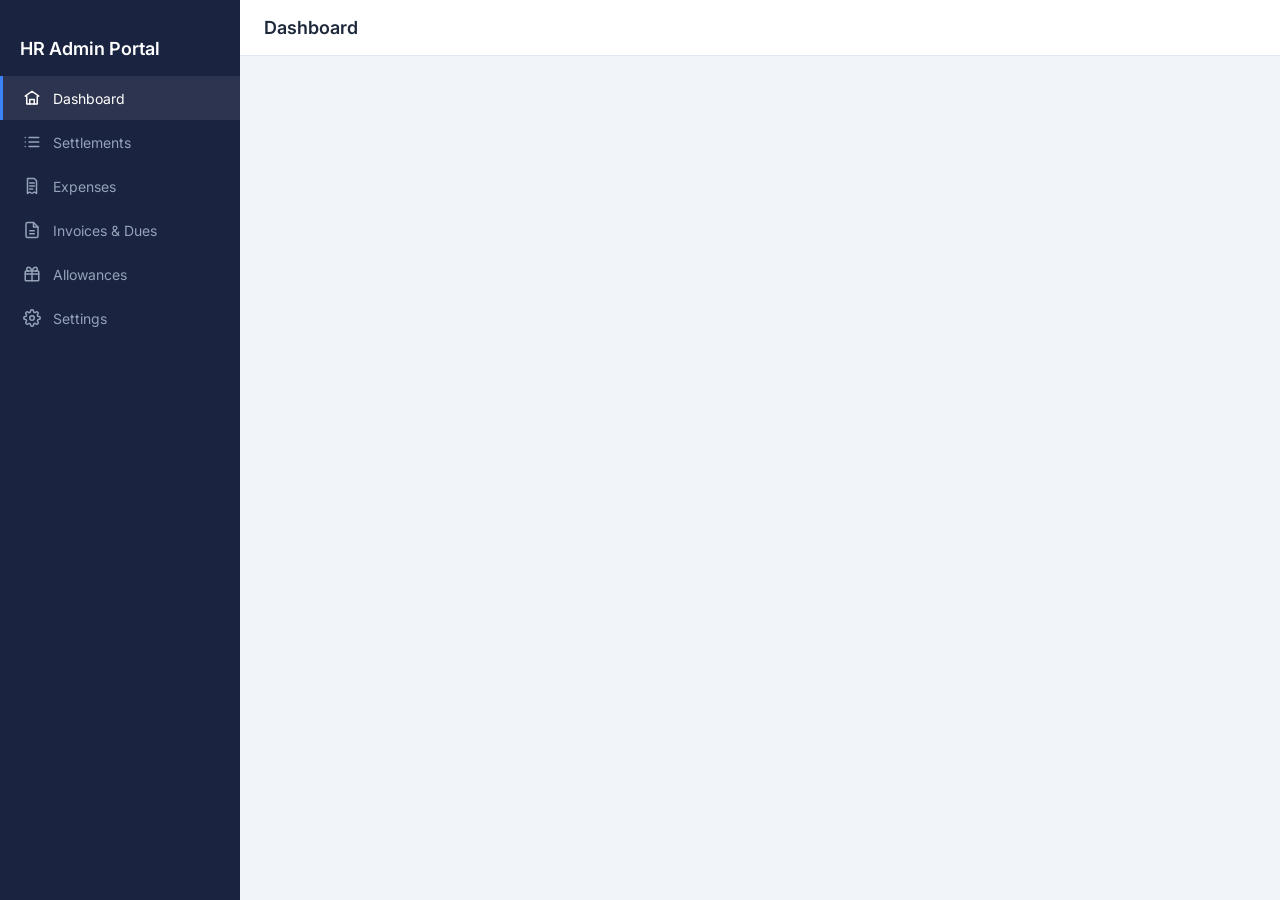
==== index.html @ 360a9242 "Stage-1 Complete" ====
<!DOCTYPE html>
<html lang="en">
<head>
  <meta charset="UTF-8">
  <meta name="viewport" content="width=device-width, initial-scale=1.0">
  <title>Dashboard — HR Admin Portal</title>
  <link rel="preconnect" href="https://fonts.googleapis.com">
  <link rel="preconnect" href="https://fonts.gstatic.com" crossorigin>
  <link href="https://fonts.googleapis.com/css2?family=Inter:wght@400;500;600;700&display=swap" rel="stylesheet">
  <link rel="stylesheet" href="styles.css">
</head>
<body>
  <div class="layout">
    <aside class="sidebar">
      <div class="sidebar-logo">HR Admin Portal</div>
      <nav>
        <a href="index.html" class="nav-item">
          <svg class="nav-icon" viewBox="0 0 24 24" fill="none" stroke="currentColor" stroke-width="2" stroke-linecap="round" stroke-linejoin="round"><path d="M3 9.5 12 3l9 6.5"></path><path d="M5 10v10h14V10"></path><path d="M9 20v-6h6v6"></path></svg>
          <span>Dashboard</span>
        </a>
        <a href="pages/settlements.html" class="nav-item">
          <svg class="nav-icon" viewBox="0 0 24 24" fill="none" stroke="currentColor" stroke-width="2" stroke-linecap="round" stroke-linejoin="round"><path d="M8 6h13"></path><path d="M8 12h13"></path><path d="M8 18h13"></path><path d="M3 6h.01"></path><path d="M3 12h.01"></path><path d="M3 18h.01"></path></svg>
          <span>Settlements</span>
        </a>
        <a href="pages/expenses.html" class="nav-item">
          <svg class="nav-icon" viewBox="0 0 24 24" fill="none" stroke="currentColor" stroke-width="2" stroke-linecap="round" stroke-linejoin="round"><path d="M6 2h9l3 3v17l-3-2-3 2-3-2-3 2V2Z"></path><path d="M9 8h6"></path><path d="M9 12h6"></path><path d="M9 16h4"></path></svg>
          <span>Expenses</span>
        </a>
        <a href="pages/invoices.html" class="nav-item">
          <svg class="nav-icon" viewBox="0 0 24 24" fill="none" stroke="currentColor" stroke-width="2" stroke-linecap="round" stroke-linejoin="round"><path d="M14 2H6a2 2 0 0 0-2 2v16a2 2 0 0 0 2 2h12a2 2 0 0 0 2-2V8Z"></path><path d="M14 2v6h6"></path><path d="M9 13h6"></path><path d="M9 17h6"></path></svg>
          <span>Invoices &amp; Dues</span>
        </a>
        <a href="pages/allowances.html" class="nav-item">
          <svg class="nav-icon" viewBox="0 0 24 24" fill="none" stroke="currentColor" stroke-width="2" stroke-linecap="round" stroke-linejoin="round"><rect x="3" y="8" width="18" height="13" rx="1"></rect><path d="M12 8v13"></path><path d="M3 12h18"></path><path d="M7.5 8a2.5 2.5 0 0 1 0-5C10 3 12 8 12 8s2-5 4.5-5a2.5 2.5 0 0 1 0 5"></path></svg>
          <span>Allowances</span>
        </a>
        <a href="pages/settings.html" class="nav-item">
          <svg class="nav-icon" viewBox="0 0 24 24" fill="none" stroke="currentColor" stroke-width="2" stroke-linecap="round" stroke-linejoin="round"><circle cx="12" cy="12" r="3"></circle><path d="M19.4 15a1.65 1.65 0 0 0 .33 1.82l.06.06a2 2 0 1 1-2.83 2.83l-.06-.06a1.65 1.65 0 0 0-1.82-.33 1.65 1.65 0 0 0-1 1.51V21a2 2 0 1 1-4 0v-.09A1.65 1.65 0 0 0 9 19.4a1.65 1.65 0 0 0-1.82.33l-.06.06a2 2 0 1 1-2.83-2.83l.06-.06a1.65 1.65 0 0 0 .33-1.82 1.65 1.65 0 0 0-1.51-1H3a2 2 0 1 1 0-4h.09A1.65 1.65 0 0 0 4.6 9a1.65 1.65 0 0 0-.33-1.82l-.06-.06a2 2 0 1 1 2.83-2.83l.06.06a1.65 1.65 0 0 0 1.82.33H9a1.65 1.65 0 0 0 1-1.51V3a2 2 0 1 1 4 0v.09a1.65 1.65 0 0 0 1 1.51 1.65 1.65 0 0 0 1.82-.33l.06-.06a2 2 0 1 1 2.83 2.83l-.06.06a1.65 1.65 0 0 0-.33 1.82V9a1.65 1.65 0 0 0 1.51 1H21a2 2 0 1 1 0 4h-.09a1.65 1.65 0 0 0-1.51 1Z"></path></svg>
          <span>Settings</span>
        </a>
      </nav>
    </aside>
    <div class="main">
      <div class="topbar">
        <div class="page-title">Dashboard</div>
      </div>
      <div class="content">
      </div>
    </div>
  </div>

  <div id="modal-container"></div>
  <div id="toast-container"></div>

  <script src="js/data.js"></script>
  <script src="app.js"></script>
</body>
</html>
---- styles.css ----
@import url('https://fonts.googleapis.com/css2?family=Inter:wght@400;500;600;700&display=swap');

:root {
  /* Colors */
  --color-sidebar: #1a2340;
  --color-sidebar-text: #94a3b8;
  --color-accent: #3b82f6;
  --color-bg: #f1f5f9;
  --color-surface: #ffffff;
  --color-text: #1e293b;
  --color-text-muted: #64748b;
  --color-border: #e2e8f0;

  --color-success: #15803d;
  --color-success-bg: #dcfce7;
  --color-warning: #a16207;
  --color-warning-bg: #fef9c3;
  --color-danger: #b91c1c;
  --color-danger-bg: #fee2e2;
  --color-info: #0e7490;
  --color-info-bg: #cffafe;
  --color-neutral: #475569;
  --color-neutral-bg: #f1f5f9;

  /* Radius */
  --radius: 8px;
  --radius-sm: 6px;
  --radius-xs: 4px;

  /* Shadows */
  --shadow-card: 0 1px 3px rgba(0, 0, 0, 0.08), 0 1px 2px rgba(0, 0, 0, 0.06);
}

* {
  box-sizing: border-box;
  margin: 0;
  padding: 0;
}

body {
  font-family: 'Inter', -apple-system, BlinkMacSystemFont, sans-serif;
  background: var(--color-bg);
}

/* Layout */
.layout {
  display: flex;
  flex-direction: row;
  height: 100vh;
}

/* Sidebar */
.sidebar {
  width: 240px;
  height: 100%;
  background: var(--color-sidebar);
  display: flex;
  flex-direction: column;
  padding: 20px 0;
}

.sidebar-logo {
  height: 56px;
  padding: 0 20px;
  display: flex;
  align-items: center;
  color: #ffffff;
  font-size: 18px;
  font-weight: 600;
}

.nav-item {
  display: flex;
  flex-direction: row;
  align-items: center;
  height: 44px;
  padding: 0 20px;
  color: var(--color-sidebar-text);
  text-decoration: none;
  font-size: 14px;
  gap: 12px;
  cursor: pointer;
  border-left: 3px solid transparent;
}

.nav-item:hover {
  background: #232d47;
}

.nav-item.active {
  color: #ffffff;
  border-left: 3px solid var(--color-accent);
  background: rgba(255, 255, 255, 0.08);
}

.nav-icon {
  width: 18px;
  height: 18px;
}

/* Main area */
.main {
  flex: 1;
  display: flex;
  flex-direction: column;
  overflow: hidden;
}

.topbar {
  height: 56px;
  background: var(--color-surface);
  border-bottom: 1px solid var(--color-border);
  display: flex;
  flex-direction: row;
  align-items: center;
  padding: 0 24px;
  justify-content: space-between;
}

.page-title {
  font-size: 18px;
  font-weight: 600;
  color: var(--color-text);
}

.content {
  flex: 1;
  overflow-y: auto;
  padding: 24px;
  background: var(--color-bg);
}

/* Cards */
.card {
  background: var(--color-surface);
  border-radius: var(--radius);
  box-shadow: var(--shadow-card);
  padding: 24px;
}

.summary-grid {
  display: grid;
  grid-template-columns: repeat(4, 1fr);
  gap: 16px;
}

.summary-card {
  background: var(--color-surface);
  border-radius: var(--radius);
  box-shadow: var(--shadow-card);
  padding: 24px;
  border-top: 3px solid var(--color-accent);
  display: flex;
  flex-direction: column;
  gap: 8px;
}

.summary-card-value {
  font-size: 28px;
  font-weight: 700;
  color: var(--color-text);
}

.summary-card-label {
  font-size: 13px;
  color: var(--color-text-muted);
}

.summary-card-count {
  font-size: 13px;
  color: var(--color-text-muted);
}

/* Tables */
.table-wrapper {
  background: var(--color-surface);
  border-radius: var(--radius);
  box-shadow: var(--shadow-card);
  padding: 0;
  overflow: hidden;
}

table {
  width: 100%;
  border-collapse: collapse;
}

thead {
  position: sticky;
  top: 0;
  background: var(--color-bg);
  border-bottom: 2px solid var(--color-border);
}

th {
  font-size: 12px;
  font-weight: 600;
  text-transform: uppercase;
  letter-spacing: 0.05em;
  color: var(--color-text-muted);
  padding: 12px 16px;
  text-align: left;
  cursor: pointer;
  user-select: none;
}

th:hover {
  color: var(--color-text);
}

th.sort-asc::after {
  content: '\2191';
  margin-left: 4px;
  color: var(--color-accent);
}

th.sort-desc::after {
  content: '\2193';
  margin-left: 4px;
  color: var(--color-accent);
}

td {
  font-size: 14px;
  color: var(--color-text);
  padding: 12px 16px;
  border-bottom: 1px solid var(--color-border);
}

tr:nth-child(even) {
  background: #f8fafc;
}

tr:hover {
  background: #eff6ff;
  cursor: pointer;
}

/* Filter bar */
.filter-bar {
  display: flex;
  flex-direction: row;
  gap: 12px;
  margin-bottom: 16px;
  align-items: center;
  flex-wrap: wrap;
}

.search-input {
  flex: 1;
  min-width: 200px;
  height: 36px;
  border: 1px solid var(--color-border);
  border-radius: var(--radius-sm);
  padding: 0 12px;
  font-size: 14px;
  outline: none;
}

.search-input:focus {
  border-color: var(--color-accent);
}

.filter-select {
  height: 36px;
  border: 1px solid var(--color-border);
  border-radius: var(--radius-sm);
  padding: 0 10px;
  font-size: 14px;
  background: var(--color-surface);
  outline: none;
}

.filter-select:focus {
  border-color: var(--color-accent);
}

.record-count {
  font-size: 13px;
  color: var(--color-text-muted);
  margin-left: auto;
}

/* Badges */
.badge {
  display: inline-flex;
  border-radius: var(--radius-xs);
  padding: 4px 10px;
  font-size: 12px;
  font-weight: 500;
}

.badge-success {
  background: var(--color-success-bg);
  color: var(--color-success);
}

.badge-warning {
  background: var(--color-warning-bg);
  color: var(--color-warning);
}

.badge-danger {
  background: var(--color-danger-bg);
  color: var(--color-danger);
}

.badge-info {
  background: var(--color-info-bg);
  color: var(--color-info);
}

.badge-neutral {
  background: var(--color-neutral-bg);
  color: var(--color-neutral);
}

/* Buttons */
.btn-primary {
  height: 36px;
  padding: 0 16px;
  border: none;
  border-radius: var(--radius-sm);
  background: var(--color-accent);
  color: #ffffff;
  font-size: 14px;
  font-weight: 500;
  cursor: pointer;
}

.btn-primary:hover {
  background: #2563eb;
}

.btn-secondary {
  height: 36px;
  padding: 0 16px;
  border: 1px solid var(--color-border);
  border-radius: var(--radius-sm);
  background: var(--color-surface);
  color: var(--color-text);
  font-size: 14px;
  font-weight: 500;
  cursor: pointer;
}

.btn-secondary:hover {
  background: var(--color-bg);
}

/* Empty state */
.empty-state {
  text-align: center;
  padding: 48px;
  color: var(--color-text-muted);
}

/* Modal */
.modal-overlay {
  position: fixed;
  inset: 0;
  background: rgba(0, 0, 0, 0.5);
  z-index: 1000;
  display: flex;
  align-items: center;
  justify-content: center;
}

.modal {
  background: var(--color-surface);
  border-radius: var(--radius);
  max-width: 560px;
  width: 90vw;
  max-height: 90vh;
  overflow-y: auto;
  padding: 24px;
  display: flex;
  flex-direction: column;
  gap: 16px;
}

.modal-header {
  display: flex;
  flex-direction: row;
  justify-content: space-between;
  align-items: center;
}

.modal-title {
  font-size: 18px;
  font-weight: 600;
}

/* Forms */
.form-group {
  display: flex;
  flex-direction: column;
  gap: 6px;
}

.form-group label {
  font-size: 13px;
  font-weight: 500;
  color: var(--color-text-muted);
}

.form-group input,
.form-group select,
.form-group textarea {
  width: 100%;
  border: 1px solid var(--color-border);
  border-radius: var(--radius-sm);
  padding: 8px 12px;
  font-size: 14px;
  outline: none;
  font-family: inherit;
}

.form-group input:focus,
.form-group select:focus,
.form-group textarea:focus {
  border-color: var(--color-accent);
}

/* Backup warning */
.backup-warning {
  background: #fef9c3;
  border: 1px solid #fde047;
  padding: 12px 20px;
  border-radius: var(--radius);
  font-size: 14px;
  display: flex;
  flex-direction: row;
  align-items: center;
  gap: 8px;
}

/* Danger zone */
.danger-zone {
  border: 1px solid var(--color-danger);
  border-radius: var(--radius);
  padding: 20px;
}
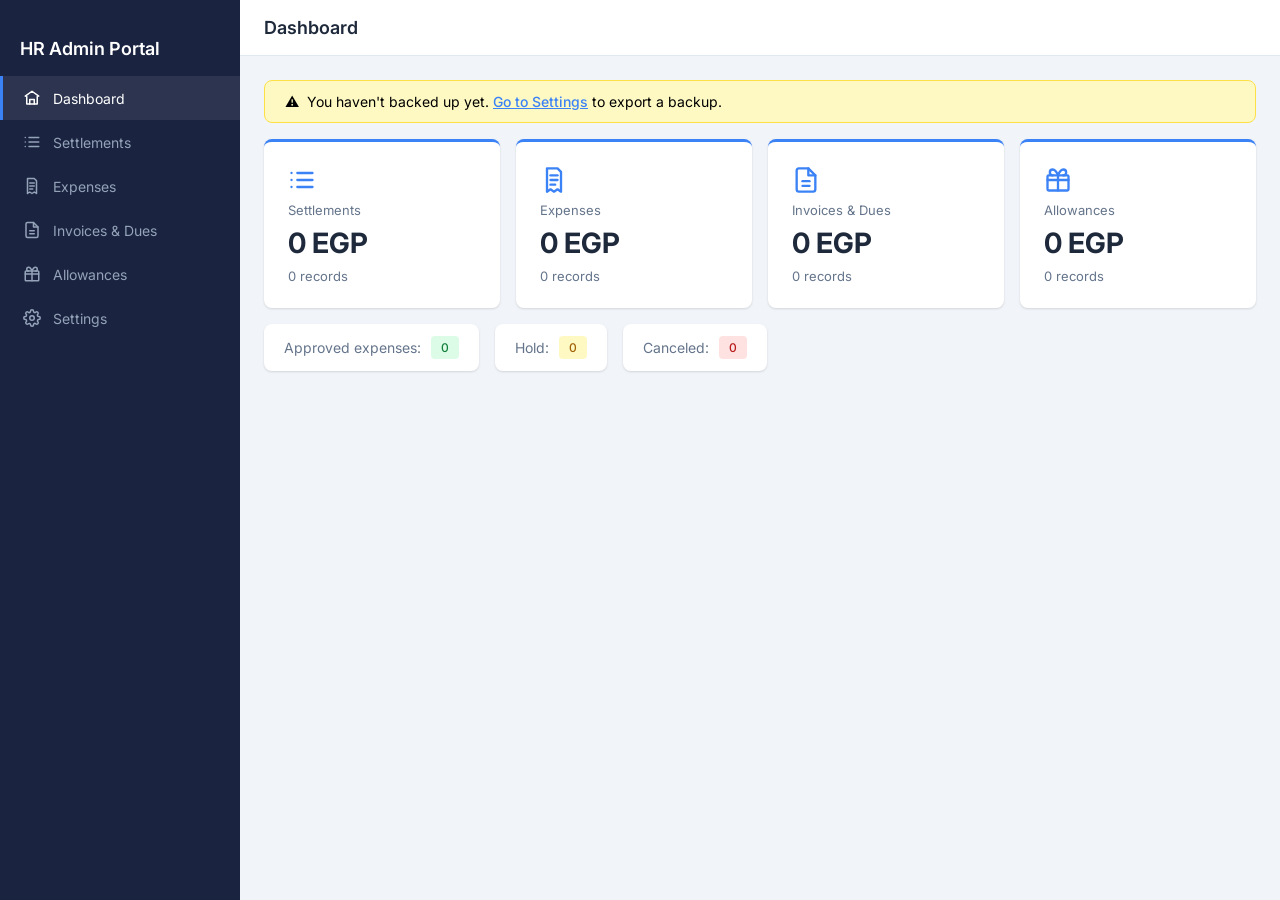
==== commit bfd0420b: "stage 2- 6 complete" ====
--- a/index.html
+++ b/index.html
@@ -45,6 +45,9 @@
         <div class="page-title">Dashboard</div>
       </div>
       <div class="content">
+        <div id="backup-banner"></div>
+        <div class="summary-grid" id="summary-grid"></div>
+        <div class="quick-stats-row" id="quick-stats"></div>
       </div>
     </div>
   </div>
--- a/styles.css
+++ b/styles.css
@@ -153,6 +153,18 @@
   display: flex;
   flex-direction: column;
   gap: 8px;
+  text-decoration: none;
+  color: inherit;
+}
+
+.summary-card:hover {
+  box-shadow: 0 4px 12px rgba(0, 0, 0, 0.12);
+}
+
+.summary-card-icon {
+  width: 28px;
+  height: 28px;
+  color: var(--color-accent);
 }
 
 .summary-card-value {
@@ -433,6 +445,130 @@
   flex-direction: row;
   align-items: center;
   gap: 8px;
+  margin-bottom: 16px;
+}
+
+.backup-warning a {
+  color: var(--color-accent);
+  font-weight: 500;
+}
+
+/* Quick stats */
+.quick-stats-row {
+  display: flex;
+  flex-direction: row;
+  gap: 16px;
+  margin-top: 16px;
+  flex-wrap: wrap;
+}
+
+.quick-stat {
+  background: var(--color-surface);
+  border-radius: var(--radius);
+  box-shadow: var(--shadow-card);
+  padding: 12px 20px;
+  display: flex;
+  flex-direction: row;
+  align-items: center;
+  gap: 10px;
+  font-size: 14px;
+  color: var(--color-text-muted);
+}
+
+/* Toasts */
+#toast-container {
+  position: fixed;
+  bottom: 24px;
+  right: 24px;
+  display: flex;
+  flex-direction: column;
+  gap: 8px;
+  z-index: 2000;
+}
+
+.toast {
+  padding: 12px 20px;
+  border-radius: var(--radius-sm);
+  box-shadow: var(--shadow-card);
+  font-size: 14px;
+  color: #ffffff;
+  background: var(--color-text);
+}
+
+.toast-success {
+  background: var(--color-success);
+}
+
+.toast-danger {
+  background: var(--color-danger);
+}
+
+/* Table meta row */
+.table-meta-row {
+  display: flex;
+  margin-bottom: 12px;
+}
+
+/* Workflow timeline */
+.timeline {
+  display: flex;
+  flex-direction: row;
+  margin-bottom: 20px;
+}
+
+.timeline-step {
+  flex: 1;
+  position: relative;
+  display: flex;
+  flex-direction: column;
+  align-items: center;
+  text-align: center;
+  gap: 4px;
+}
+
+.timeline-line {
+  position: absolute;
+  top: 6px;
+  left: -50%;
+  width: 100%;
+  height: 2px;
+  background: var(--color-border);
+  z-index: 0;
+}
+
+.timeline-step:first-child .timeline-line {
+  display: none;
+}
+
+.timeline-step.done .timeline-line {
+  background: var(--color-accent);
+}
+
+.timeline-dot {
+  width: 14px;
+  height: 14px;
+  border-radius: 50%;
+  background: var(--color-border);
+  z-index: 1;
+}
+
+.timeline-step.done .timeline-dot {
+  background: var(--color-accent);
+}
+
+.timeline-label {
+  font-size: 12px;
+  font-weight: 500;
+  color: var(--color-text);
+}
+
+.timeline-date {
+  font-size: 11px;
+  color: var(--color-text-muted);
+}
+
+.timeline-step.pending .timeline-label {
+  color: var(--color-text-muted);
 }
 
 /* Danger zone */
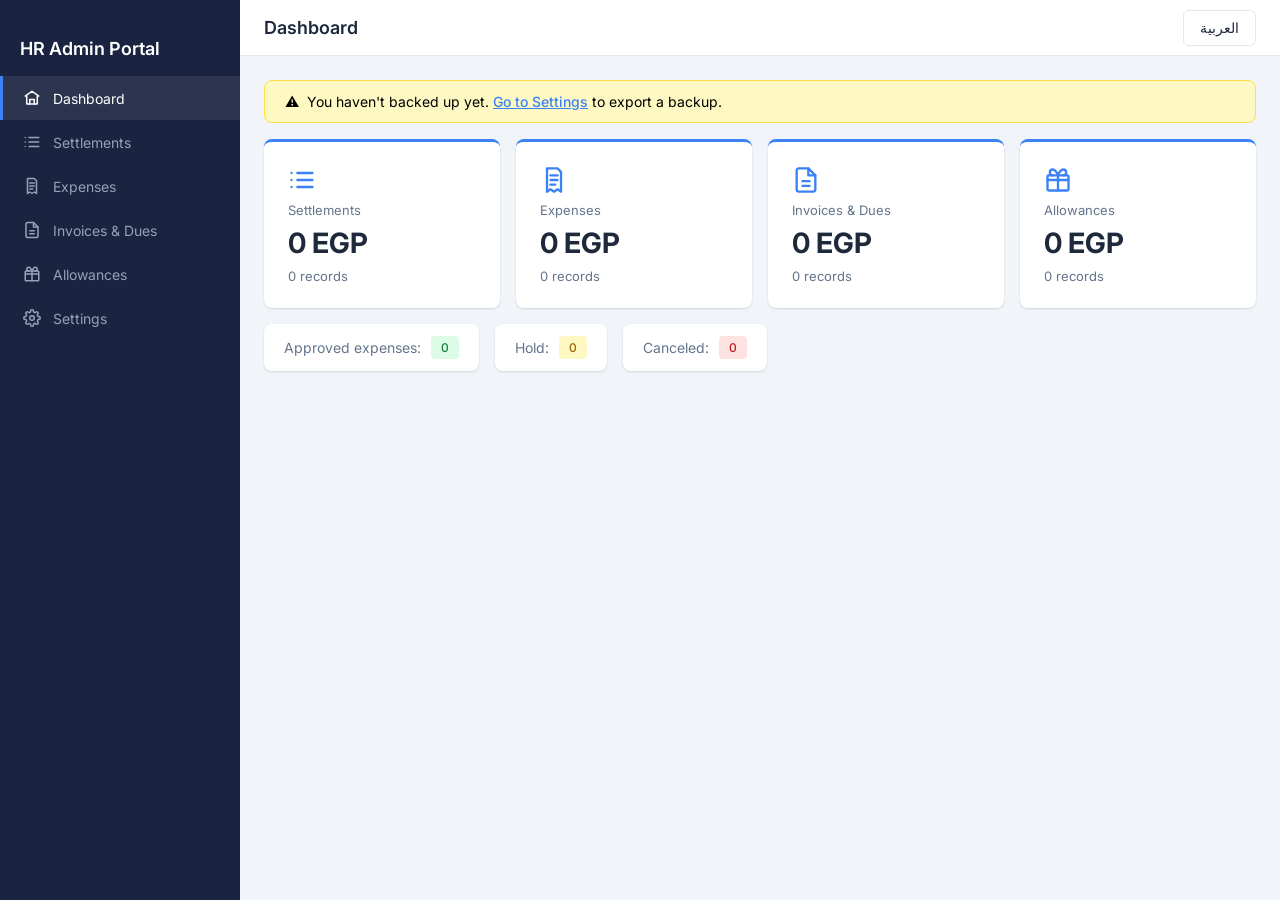
==== commit 5ff0dfc8: "arabic" ====
--- a/index.html
+++ b/index.html
@@ -16,33 +16,34 @@
       <nav>
         <a href="index.html" class="nav-item">
           <svg class="nav-icon" viewBox="0 0 24 24" fill="none" stroke="currentColor" stroke-width="2" stroke-linecap="round" stroke-linejoin="round"><path d="M3 9.5 12 3l9 6.5"></path><path d="M5 10v10h14V10"></path><path d="M9 20v-6h6v6"></path></svg>
-          <span>Dashboard</span>
+          <span data-i18n="nav.dashboard">Dashboard</span>
         </a>
         <a href="pages/settlements.html" class="nav-item">
           <svg class="nav-icon" viewBox="0 0 24 24" fill="none" stroke="currentColor" stroke-width="2" stroke-linecap="round" stroke-linejoin="round"><path d="M8 6h13"></path><path d="M8 12h13"></path><path d="M8 18h13"></path><path d="M3 6h.01"></path><path d="M3 12h.01"></path><path d="M3 18h.01"></path></svg>
-          <span>Settlements</span>
+          <span data-i18n="nav.settlements">Settlements</span>
         </a>
         <a href="pages/expenses.html" class="nav-item">
           <svg class="nav-icon" viewBox="0 0 24 24" fill="none" stroke="currentColor" stroke-width="2" stroke-linecap="round" stroke-linejoin="round"><path d="M6 2h9l3 3v17l-3-2-3 2-3-2-3 2V2Z"></path><path d="M9 8h6"></path><path d="M9 12h6"></path><path d="M9 16h4"></path></svg>
-          <span>Expenses</span>
+          <span data-i18n="nav.expenses">Expenses</span>
         </a>
         <a href="pages/invoices.html" class="nav-item">
           <svg class="nav-icon" viewBox="0 0 24 24" fill="none" stroke="currentColor" stroke-width="2" stroke-linecap="round" stroke-linejoin="round"><path d="M14 2H6a2 2 0 0 0-2 2v16a2 2 0 0 0 2 2h12a2 2 0 0 0 2-2V8Z"></path><path d="M14 2v6h6"></path><path d="M9 13h6"></path><path d="M9 17h6"></path></svg>
-          <span>Invoices &amp; Dues</span>
+          <span data-i18n="nav.invoices">Invoices &amp; Dues</span>
         </a>
         <a href="pages/allowances.html" class="nav-item">
           <svg class="nav-icon" viewBox="0 0 24 24" fill="none" stroke="currentColor" stroke-width="2" stroke-linecap="round" stroke-linejoin="round"><rect x="3" y="8" width="18" height="13" rx="1"></rect><path d="M12 8v13"></path><path d="M3 12h18"></path><path d="M7.5 8a2.5 2.5 0 0 1 0-5C10 3 12 8 12 8s2-5 4.5-5a2.5 2.5 0 0 1 0 5"></path></svg>
-          <span>Allowances</span>
+          <span data-i18n="nav.allowances">Allowances</span>
         </a>
         <a href="pages/settings.html" class="nav-item">
           <svg class="nav-icon" viewBox="0 0 24 24" fill="none" stroke="currentColor" stroke-width="2" stroke-linecap="round" stroke-linejoin="round"><circle cx="12" cy="12" r="3"></circle><path d="M19.4 15a1.65 1.65 0 0 0 .33 1.82l.06.06a2 2 0 1 1-2.83 2.83l-.06-.06a1.65 1.65 0 0 0-1.82-.33 1.65 1.65 0 0 0-1 1.51V21a2 2 0 1 1-4 0v-.09A1.65 1.65 0 0 0 9 19.4a1.65 1.65 0 0 0-1.82.33l-.06.06a2 2 0 1 1-2.83-2.83l.06-.06a1.65 1.65 0 0 0 .33-1.82 1.65 1.65 0 0 0-1.51-1H3a2 2 0 1 1 0-4h.09A1.65 1.65 0 0 0 4.6 9a1.65 1.65 0 0 0-.33-1.82l-.06-.06a2 2 0 1 1 2.83-2.83l.06.06a1.65 1.65 0 0 0 1.82.33H9a1.65 1.65 0 0 0 1-1.51V3a2 2 0 1 1 4 0v.09a1.65 1.65 0 0 0 1 1.51 1.65 1.65 0 0 0 1.82-.33l.06-.06a2 2 0 1 1 2.83 2.83l-.06.06a1.65 1.65 0 0 0-.33 1.82V9a1.65 1.65 0 0 0 1.51 1H21a2 2 0 1 1 0 4h-.09a1.65 1.65 0 0 0-1.51 1Z"></path></svg>
-          <span>Settings</span>
+          <span data-i18n="nav.settings">Settings</span>
         </a>
       </nav>
     </aside>
     <div class="main">
       <div class="topbar">
-        <div class="page-title">Dashboard</div>
+        <div class="page-title" data-i18n="nav.dashboard">Dashboard</div>
+        <button type="button" class="btn-secondary lang-toggle-btn" id="lang-toggle-btn">العربية</button>
       </div>
       <div class="content">
         <div id="backup-banner"></div>
@@ -56,6 +57,7 @@
   <div id="toast-container"></div>
 
   <script src="js/data.js"></script>
+  <script src="js/i18n.js"></script>
   <script src="app.js"></script>
 </body>
 </html>
--- a/styles.css
+++ b/styles.css
@@ -80,7 +80,7 @@
   font-size: 14px;
   gap: 12px;
   cursor: pointer;
-  border-left: 3px solid transparent;
+  border-inline-start: 3px solid transparent;
 }
 
 .nav-item:hover {
@@ -89,7 +89,7 @@
 
 .nav-item.active {
   color: #ffffff;
-  border-left: 3px solid var(--color-accent);
+  border-inline-start: 3px solid var(--color-accent);
   background: rgba(255, 255, 255, 0.08);
 }
 
@@ -121,6 +121,10 @@
   font-size: 18px;
   font-weight: 600;
   color: var(--color-text);
+}
+
+.lang-toggle-btn {
+  min-width: 64px;
 }
 
 .content {
@@ -189,7 +193,14 @@
   border-radius: var(--radius);
   box-shadow: var(--shadow-card);
   padding: 0;
+  overflow-x: auto;
+}
+
+.cell-truncate {
+  max-width: 220px;
   overflow: hidden;
+  text-overflow: ellipsis;
+  white-space: nowrap;
 }
 
 table {
@@ -211,7 +222,7 @@
   letter-spacing: 0.05em;
   color: var(--color-text-muted);
   padding: 12px 16px;
-  text-align: left;
+  text-align: start;
   cursor: pointer;
   user-select: none;
 }
@@ -222,13 +233,13 @@
 
 th.sort-asc::after {
   content: '\2191';
-  margin-left: 4px;
+  margin-inline-start: 4px;
   color: var(--color-accent);
 }
 
 th.sort-desc::after {
   content: '\2193';
-  margin-left: 4px;
+  margin-inline-start: 4px;
   color: var(--color-accent);
 }
 
@@ -290,7 +301,7 @@
 .record-count {
   font-size: 13px;
   color: var(--color-text-muted);
-  margin-left: auto;
+  margin-inline-start: auto;
 }
 
 /* Badges */
@@ -403,6 +414,22 @@
   font-weight: 600;
 }
 
+.modal-close {
+  background: none;
+  border: none;
+  font-size: 24px;
+  line-height: 1;
+  color: var(--color-text-muted);
+  cursor: pointer;
+  padding: 4px 10px;
+  border-radius: var(--radius-sm);
+}
+
+.modal-close:hover {
+  background: var(--color-bg);
+  color: var(--color-text);
+}
+
 /* Forms */
 .form-group {
   display: flex;
@@ -432,6 +459,17 @@
 .form-group select:focus,
 .form-group textarea:focus {
   border-color: var(--color-accent);
+}
+
+.form-group.has-error input,
+.form-group.has-error select,
+.form-group.has-error textarea {
+  border-color: var(--color-danger);
+}
+
+.form-error {
+  font-size: 12px;
+  color: var(--color-danger);
 }
 
 /* Backup warning */
@@ -479,7 +517,7 @@
 #toast-container {
   position: fixed;
   bottom: 24px;
-  right: 24px;
+  inset-inline-end: 24px;
   display: flex;
   flex-direction: column;
   gap: 8px;
@@ -577,3 +615,147 @@
   border-radius: var(--radius);
   padding: 20px;
 }
+
+/* Settings page */
+.settings-section {
+  margin-bottom: 24px;
+}
+
+.card-title {
+  font-size: 16px;
+  font-weight: 600;
+  color: var(--color-text);
+  margin-bottom: 6px;
+}
+
+.card-description {
+  font-size: 14px;
+  color: var(--color-text-muted);
+  margin-bottom: 16px;
+  white-space: pre-line;
+}
+
+.hidden {
+  display: none;
+}
+
+.last-backup-text {
+  font-size: 14px;
+  color: var(--color-text-muted);
+  margin-bottom: 16px;
+}
+
+.drop-zone {
+  border: 2px dashed var(--color-border);
+  border-radius: var(--radius);
+  padding: 32px;
+  text-align: center;
+  color: var(--color-text-muted);
+  font-size: 14px;
+  cursor: pointer;
+  transition: border-color 0.15s, background 0.15s;
+}
+
+.drop-zone:hover,
+.drop-zone.drag-over {
+  border-color: var(--color-accent);
+  background: #eff6ff;
+}
+
+.file-selected-row {
+  display: flex;
+  flex-direction: row;
+  align-items: center;
+  gap: 12px;
+  margin-top: 16px;
+}
+
+.file-selected-name {
+  font-size: 14px;
+  color: var(--color-text);
+  flex: 1;
+}
+
+.data-overview-table tr.total-row td {
+  font-weight: 600;
+  border-top: 2px solid var(--color-border);
+}
+
+/* Manage Lists (Settings page) */
+.list-manager-container {
+  display: flex;
+  flex-direction: column;
+  gap: 20px;
+}
+
+.list-manager-group {
+  border: 1px solid var(--color-border);
+  border-radius: var(--radius-sm);
+  padding: 16px;
+}
+
+.list-manager-title {
+  font-size: 14px;
+  font-weight: 600;
+  color: var(--color-text);
+  margin-bottom: 10px;
+}
+
+.list-manager-items {
+  display: flex;
+  flex-wrap: wrap;
+  gap: 8px;
+  margin-bottom: 12px;
+}
+
+.list-manager-item {
+  display: flex;
+  align-items: center;
+  gap: 6px;
+  background: var(--color-bg);
+  border: 1px solid var(--color-border);
+  border-radius: var(--radius-xs);
+  padding: 4px 8px;
+  font-size: 13px;
+  color: var(--color-text);
+}
+
+.list-item-remove {
+  background: none;
+  border: none;
+  color: var(--color-text-muted);
+  font-size: 16px;
+  line-height: 1;
+  cursor: pointer;
+  padding: 2px 6px;
+  border-radius: var(--radius-xs);
+}
+
+.list-item-remove:hover {
+  background: var(--color-danger-bg);
+  color: var(--color-danger);
+}
+
+.list-manager-empty {
+  font-size: 13px;
+  color: var(--color-text-muted);
+}
+
+.list-manager-add-row {
+  display: flex;
+  gap: 8px;
+}
+
+.list-manager-add-row input {
+  flex: 1;
+  height: 36px;
+  border: 1px solid var(--color-border);
+  border-radius: var(--radius-sm);
+  padding: 0 12px;
+  font-size: 14px;
+  outline: none;
+}
+
+.list-manager-add-row input:focus {
+  border-color: var(--color-accent);
+}
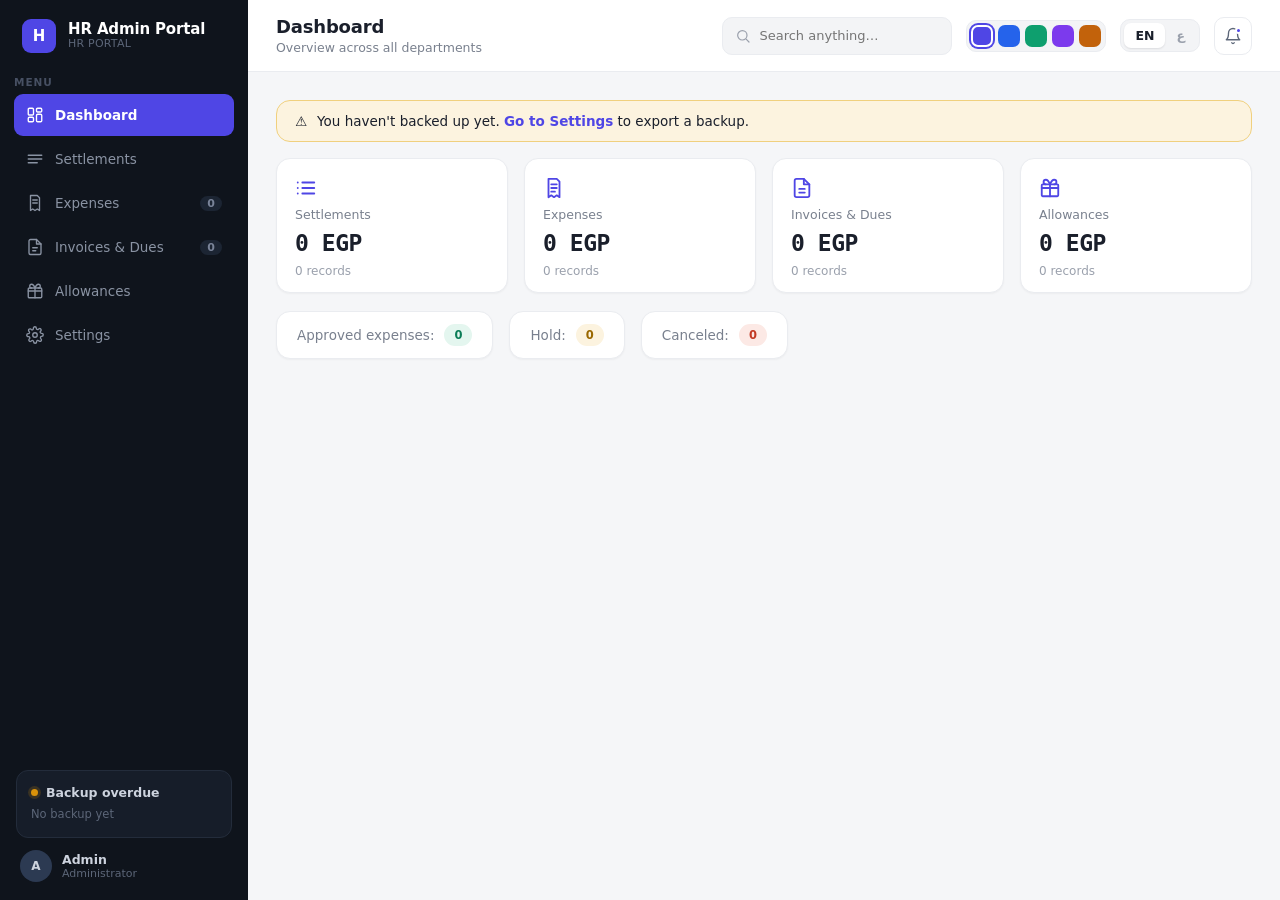
==== commit e92c6f95: "new design" ====
--- a/index.html
+++ b/index.html
@@ -6,49 +6,146 @@
   <title>Dashboard — HR Admin Portal</title>
   <link rel="preconnect" href="https://fonts.googleapis.com">
   <link rel="preconnect" href="https://fonts.gstatic.com" crossorigin>
-  <link href="https://fonts.googleapis.com/css2?family=Inter:wght@400;500;600;700&display=swap" rel="stylesheet">
+  <link href="https://fonts.googleapis.com/css2?family=IBM+Plex+Sans:wght@400;500;600;700&family=IBM+Plex+Sans+Arabic:wght@400;500;600;700&family=IBM+Plex+Mono:wght@400;500;600&display=swap" rel="stylesheet">
   <link rel="stylesheet" href="styles.css">
 </head>
 <body>
   <div class="layout">
     <aside class="sidebar">
-      <div class="sidebar-logo">HR Admin Portal</div>
-      <nav>
+      <div class="sidebar-logo">
+        <div class="sidebar-logo-mark">H</div>
+        <div class="sidebar-logo-text">
+          <span class="sidebar-logo-name" data-i18n="app.name">HR Admin Portal</span>
+          <span class="sidebar-logo-sub" data-i18n="sidebar.subLabel">HR PORTAL</span>
+        </div>
+      </div>
+
+      <div class="sidebar-section-label" data-i18n="sidebar.menuLabel">Menu</div>
+
+      <nav class="sidebar-nav">
         <a href="index.html" class="nav-item">
-          <svg class="nav-icon" viewBox="0 0 24 24" fill="none" stroke="currentColor" stroke-width="2" stroke-linecap="round" stroke-linejoin="round"><path d="M3 9.5 12 3l9 6.5"></path><path d="M5 10v10h14V10"></path><path d="M9 20v-6h6v6"></path></svg>
+          <span class="nav-icon">
+            <svg viewBox="0 0 24 24" fill="none" stroke="currentColor" stroke-width="1.8" stroke-linecap="round" stroke-linejoin="round" width="18" height="18">
+              <rect x="3" y="3" width="7" height="9" rx="1.5"/><rect x="14" y="3" width="7" height="5" rx="1.5"/>
+              <rect x="14" y="11" width="7" height="10" rx="1.5"/><rect x="3" y="15" width="7" height="6" rx="1.5"/>
+            </svg>
+          </span>
           <span data-i18n="nav.dashboard">Dashboard</span>
         </a>
+
         <a href="pages/settlements.html" class="nav-item">
-          <svg class="nav-icon" viewBox="0 0 24 24" fill="none" stroke="currentColor" stroke-width="2" stroke-linecap="round" stroke-linejoin="round"><path d="M8 6h13"></path><path d="M8 12h13"></path><path d="M8 18h13"></path><path d="M3 6h.01"></path><path d="M3 12h.01"></path><path d="M3 18h.01"></path></svg>
+          <span class="nav-icon">
+            <svg viewBox="0 0 24 24" fill="none" stroke="currentColor" stroke-width="1.8" stroke-linecap="round" stroke-linejoin="round" width="18" height="18">
+              <path d="M3 7h18"/><path d="M3 12h18"/><path d="M3 17h12"/>
+            </svg>
+          </span>
           <span data-i18n="nav.settlements">Settlements</span>
         </a>
+
         <a href="pages/expenses.html" class="nav-item">
-          <svg class="nav-icon" viewBox="0 0 24 24" fill="none" stroke="currentColor" stroke-width="2" stroke-linecap="round" stroke-linejoin="round"><path d="M6 2h9l3 3v17l-3-2-3 2-3-2-3 2V2Z"></path><path d="M9 8h6"></path><path d="M9 12h6"></path><path d="M9 16h4"></path></svg>
+          <span class="nav-icon">
+            <svg viewBox="0 0 24 24" fill="none" stroke="currentColor" stroke-width="1.8" stroke-linecap="round" stroke-linejoin="round" width="18" height="18">
+              <path d="M6 2h9l3 3v17l-3-2-3 2-3-2-3 2V2Z"/><path d="M9 8h6"/><path d="M9 12h6"/>
+            </svg>
+          </span>
           <span data-i18n="nav.expenses">Expenses</span>
+          <span class="nav-badge" id="nav-badge-expenses">0</span>
         </a>
+
         <a href="pages/invoices.html" class="nav-item">
-          <svg class="nav-icon" viewBox="0 0 24 24" fill="none" stroke="currentColor" stroke-width="2" stroke-linecap="round" stroke-linejoin="round"><path d="M14 2H6a2 2 0 0 0-2 2v16a2 2 0 0 0 2 2h12a2 2 0 0 0 2-2V8Z"></path><path d="M14 2v6h6"></path><path d="M9 13h6"></path><path d="M9 17h6"></path></svg>
+          <span class="nav-icon">
+            <svg viewBox="0 0 24 24" fill="none" stroke="currentColor" stroke-width="1.8" stroke-linecap="round" stroke-linejoin="round" width="18" height="18">
+              <path d="M14 2H6a2 2 0 0 0-2 2v16a2 2 0 0 0 2 2h12a2 2 0 0 0 2-2V8Z"/>
+              <path d="M14 2v6h6"/><path d="M9 13h6"/><path d="M9 17h4"/>
+            </svg>
+          </span>
           <span data-i18n="nav.invoices">Invoices &amp; Dues</span>
+          <span class="nav-badge" id="nav-badge-invoices">0</span>
         </a>
+
         <a href="pages/allowances.html" class="nav-item">
-          <svg class="nav-icon" viewBox="0 0 24 24" fill="none" stroke="currentColor" stroke-width="2" stroke-linecap="round" stroke-linejoin="round"><rect x="3" y="8" width="18" height="13" rx="1"></rect><path d="M12 8v13"></path><path d="M3 12h18"></path><path d="M7.5 8a2.5 2.5 0 0 1 0-5C10 3 12 8 12 8s2-5 4.5-5a2.5 2.5 0 0 1 0 5"></path></svg>
+          <span class="nav-icon">
+            <svg viewBox="0 0 24 24" fill="none" stroke="currentColor" stroke-width="1.8" stroke-linecap="round" stroke-linejoin="round" width="18" height="18">
+              <rect x="3" y="8" width="18" height="13" rx="1.5"/><path d="M12 8v13"/><path d="M3 12h18"/>
+              <path d="M7.5 8a2.5 2.5 0 0 1 0-5C10 3 12 8 12 8s2-5 4.5-5a2.5 2.5 0 0 1 0 5"/>
+            </svg>
+          </span>
           <span data-i18n="nav.allowances">Allowances</span>
         </a>
+
         <a href="pages/settings.html" class="nav-item">
-          <svg class="nav-icon" viewBox="0 0 24 24" fill="none" stroke="currentColor" stroke-width="2" stroke-linecap="round" stroke-linejoin="round"><circle cx="12" cy="12" r="3"></circle><path d="M19.4 15a1.65 1.65 0 0 0 .33 1.82l.06.06a2 2 0 1 1-2.83 2.83l-.06-.06a1.65 1.65 0 0 0-1.82-.33 1.65 1.65 0 0 0-1 1.51V21a2 2 0 1 1-4 0v-.09A1.65 1.65 0 0 0 9 19.4a1.65 1.65 0 0 0-1.82.33l-.06.06a2 2 0 1 1-2.83-2.83l.06-.06a1.65 1.65 0 0 0 .33-1.82 1.65 1.65 0 0 0-1.51-1H3a2 2 0 1 1 0-4h.09A1.65 1.65 0 0 0 4.6 9a1.65 1.65 0 0 0-.33-1.82l-.06-.06a2 2 0 1 1 2.83-2.83l.06.06a1.65 1.65 0 0 0 1.82.33H9a1.65 1.65 0 0 0 1-1.51V3a2 2 0 1 1 4 0v.09a1.65 1.65 0 0 0 1 1.51 1.65 1.65 0 0 0 1.82-.33l.06-.06a2 2 0 1 1 2.83 2.83l-.06.06a1.65 1.65 0 0 0-.33 1.82V9a1.65 1.65 0 0 0 1.51 1H21a2 2 0 1 1 0 4h-.09a1.65 1.65 0 0 0-1.51 1Z"></path></svg>
+          <span class="nav-icon">
+            <svg viewBox="0 0 24 24" fill="none" stroke="currentColor" stroke-width="1.8" stroke-linecap="round" stroke-linejoin="round" width="18" height="18">
+              <circle cx="12" cy="12" r="3"/>
+              <path d="M19.4 15a1.6 1.6 0 0 0 .3 1.8l.1.1a2 2 0 1 1-2.8 2.8l-.1-.1a1.6 1.6 0 0 0-2.7 1.1V21a2 2 0 1 1-4 0v-.2a1.6 1.6 0 0 0-2.7-1.1l-.1.1a2 2 0 1 1-2.8-2.8l.1-.1a1.6 1.6 0 0 0-1.1-2.7H3a2 2 0 1 1 0-4h.2a1.6 1.6 0 0 0 1.1-2.7l-.1-.1a2 2 0 1 1 2.8-2.8l.1.1a1.6 1.6 0 0 0 2.7-1.1V3a2 2 0 1 1 4 0v.2a1.6 1.6 0 0 0 2.7 1.1l.1-.1a2 2 0 1 1 2.8 2.8l-.1.1a1.6 1.6 0 0 0 1.1 2.7H21a2 2 0 1 1 0 4h-.2a1.6 1.6 0 0 0-1.4 1Z"/>
+            </svg>
+          </span>
           <span data-i18n="nav.settings">Settings</span>
         </a>
       </nav>
+
+      <div class="sidebar-footer">
+        <div class="sidebar-backup-card">
+          <div class="sidebar-backup-header">
+            <span class="sidebar-backup-dot" id="sidebar-backup-dot"></span>
+            <span class="sidebar-backup-title" id="sidebar-backup-title">Backup healthy</span>
+          </div>
+          <div class="sidebar-backup-sub" id="sidebar-backup-sub">Last export 2 days ago</div>
+        </div>
+        <div class="sidebar-user">
+          <div class="sidebar-avatar">A</div>
+          <div>
+            <div class="sidebar-user-name" data-i18n="sidebar.userName">Admin</div>
+            <div class="sidebar-user-role" data-i18n="sidebar.userRole">Administrator</div>
+          </div>
+        </div>
+      </div>
     </aside>
+
     <div class="main">
-      <div class="topbar">
-        <div class="page-title" data-i18n="nav.dashboard">Dashboard</div>
-        <button type="button" class="btn-secondary lang-toggle-btn" id="lang-toggle-btn">العربية</button>
-      </div>
+      <header class="topbar">
+        <div class="topbar-title-group">
+          <span class="page-title" data-i18n="nav.dashboard">Dashboard</span>
+          <span class="page-sub" data-i18n="dashboard.subtitle">Overview across all departments</span>
+        </div>
+
+        <div class="topbar-actions">
+          <div class="topbar-search">
+            <svg viewBox="0 0 24 24" fill="none" stroke="currentColor" stroke-width="1.8" stroke-linecap="round" stroke-linejoin="round" width="16" height="16">
+              <circle cx="11" cy="11" r="7"/><path d="m21 21-4.3-4.3"/>
+            </svg>
+            <input type="text" data-i18n-placeholder="common.searchAnything" placeholder="Search anything…" aria-label="Search">
+          </div>
+
+          <div class="palette-switcher">
+            <button class="palette-dot palette-dot-indigo" data-theme-btn="indigo" title="Indigo"></button>
+            <button class="palette-dot palette-dot-sky" data-theme-btn="sky" title="Sky"></button>
+            <button class="palette-dot palette-dot-emerald" data-theme-btn="emerald" title="Emerald"></button>
+            <button class="palette-dot palette-dot-violet" data-theme-btn="violet" title="Violet"></button>
+            <button class="palette-dot palette-dot-amber" data-theme-btn="amber" title="Amber"></button>
+          </div>
+
+          <div class="lang-toggle">
+            <button class="lang-btn" data-lang-btn="en">EN</button>
+            <button class="lang-btn" data-lang-btn="ar">ع</button>
+          </div>
+
+          <button class="topbar-bell" aria-label="Notifications">
+            <svg viewBox="0 0 24 24" fill="none" stroke="currentColor" stroke-width="1.8" stroke-linecap="round" stroke-linejoin="round" width="18" height="18">
+              <path d="M18 8a6 6 0 1 0-12 0c0 7-3 9-3 9h18s-3-2-3-9"/>
+              <path d="M13.7 21a2 2 0 0 1-3.4 0"/>
+            </svg>
+            <span class="topbar-bell-dot"></span>
+          </button>
+        </div>
+      </header>
+
       <div class="content">
-        <div id="backup-banner"></div>
-        <div class="summary-grid" id="summary-grid"></div>
-        <div class="quick-stats-row" id="quick-stats"></div>
+        <div class="content-inner">
+          <div id="backup-banner"></div>
+          <div class="summary-grid" id="summary-grid"></div>
+          <div class="quick-stats-row" id="quick-stats"></div>
+        </div>
       </div>
     </div>
   </div>
--- a/styles.css
+++ b/styles.css
@@ -1,761 +1,794 @@
-@import url('https://fonts.googleapis.com/css2?family=Inter:wght@400;500;600;700&display=swap');
-
+/* ============================================================
+   HR Admin Portal — Redesigned styles.css
+   Drop-in replacement. Requires IBM Plex fonts in <head>.
+   ============================================================ */
+
+@import url('https://fonts.googleapis.com/css2?family=IBM+Plex+Sans:wght@400;500;600;700&family=IBM+Plex+Sans+Arabic:wght@400;500;600;700&family=IBM+Plex+Mono:wght@400;500;600&display=swap');
+
+/* ---- Design Tokens ---- */
 :root {
-  /* Colors */
-  --color-sidebar: #1a2340;
-  --color-sidebar-text: #94a3b8;
-  --color-accent: #3b82f6;
-  --color-bg: #f1f5f9;
-  --color-surface: #ffffff;
-  --color-text: #1e293b;
-  --color-text-muted: #64748b;
-  --color-border: #e2e8f0;
-
-  --color-success: #15803d;
-  --color-success-bg: #dcfce7;
-  --color-warning: #a16207;
-  --color-warning-bg: #fef9c3;
-  --color-danger: #b91c1c;
-  --color-danger-bg: #fee2e2;
-  --color-info: #0e7490;
-  --color-info-bg: #cffafe;
-  --color-neutral: #475569;
-  --color-neutral-bg: #f1f5f9;
-
-  /* Radius */
-  --radius: 8px;
-  --radius-sm: 6px;
-  --radius-xs: 4px;
-
-  /* Shadows */
-  --shadow-card: 0 1px 3px rgba(0, 0, 0, 0.08), 0 1px 2px rgba(0, 0, 0, 0.06);
-}
-
-* {
-  box-sizing: border-box;
-  margin: 0;
-  padding: 0;
-}
-
+  /* Accent (overridden by JS theme switcher) */
+  --accent:            #4F46E5;
+  --accent-soft:       #EEEEFE;
+
+  /* Neutrals */
+  --bg:                #F5F6F8;
+  --surface:           #FFFFFF;
+  --border:            #EAECF0;
+  --border-inner:      #F0F1F4;
+  --text:              #1A1F2B;
+  --text-sub:          #3C4250;
+  --text-muted:        #79808E;
+  --text-faint:        #9AA0AC;
+
+  /* Sidebar */
+  --sidebar-bg:        #0F141C;
+  --sidebar-text:      #8A93A3;
+  --sidebar-card:      #161D29;
+  --sidebar-border:    #232C3B;
+
+  /* Status */
+  --success:           #0B7D57;
+  --success-bg:        #E4F6EF;
+  --warning:           #9A6800;
+  --warning-bg:        #FCF3DF;
+  --danger:            #C23A24;
+  --danger-bg:         #FCE9E5;
+  --info:              #5C6678;
+  --info-bg:           #EEF1F5;
+
+  /* Shape */
+  --radius-card:       14px;
+  --radius-btn:        10px;
+  --radius-badge-pill: 20px;
+  --radius-badge:      7px;
+  --radius-avatar:     9px;
+  --shadow-card:       0 1px 2px rgba(16, 20, 28, 0.04);
+  --shadow-btn:        0 1px 2px rgba(16, 20, 28, 0.12);
+}
+
+/* ---- Reset ---- */
+*, *::before, *::after { box-sizing: border-box; margin: 0; padding: 0; }
 body {
-  font-family: 'Inter', -apple-system, BlinkMacSystemFont, sans-serif;
-  background: var(--color-bg);
-}
-
-/* Layout */
+  font-family: 'IBM Plex Sans', system-ui, sans-serif;
+  background: var(--sidebar-bg);
+  color: var(--text);
+  -webkit-font-smoothing: antialiased;
+}
+[dir="rtl"] body,
+[dir="rtl"] {
+  font-family: 'IBM Plex Sans Arabic', 'IBM Plex Sans', sans-serif;
+}
+a { text-decoration: none; color: inherit; }
+
+/* ---- Scrollbars ---- */
+::-webkit-scrollbar { width: 10px; height: 10px; }
+::-webkit-scrollbar-thumb {
+  background: #d4d8df; border-radius: 8px;
+  border: 3px solid transparent; background-clip: content-box;
+}
+::-webkit-scrollbar-thumb:hover { background: #bcc2cc; background-clip: content-box; }
+
+/* ============================================================
+   LAYOUT
+   ============================================================ */
 .layout {
   display: flex;
   flex-direction: row;
   height: 100vh;
-}
-
-/* Sidebar */
+  overflow: hidden;
+}
+
+/* ============================================================
+   SIDEBAR
+   ============================================================ */
 .sidebar {
-  width: 240px;
-  height: 100%;
-  background: var(--color-sidebar);
+  width: 248px;
+  flex: none;
+  background: var(--sidebar-bg);
   display: flex;
   flex-direction: column;
-  padding: 20px 0;
+  padding: 0;
+  height: 100%;
+  overflow-y: auto;
 }
 
 .sidebar-logo {
-  height: 56px;
-  padding: 0 20px;
+  height: 72px;
   display: flex;
   align-items: center;
-  color: #ffffff;
-  font-size: 18px;
+  gap: 12px;
+  padding: 0 22px;
+  flex-shrink: 0;
+}
+
+.sidebar-logo-mark {
+  width: 34px; height: 34px;
+  border-radius: 9px;
+  background: var(--accent);
+  display: flex; align-items: center; justify-content: center;
+  color: #fff;
+  font-size: 15px; font-weight: 700;
+  letter-spacing: -0.02em;
+  flex: none;
+}
+
+.sidebar-logo-text { display: flex; flex-direction: column; line-height: 1.15; }
+.sidebar-logo-name  { color: #fff; font-size: 15px; font-weight: 600; letter-spacing: -0.01em; }
+.sidebar-logo-sub   { color: #5C6678; font-size: 11px; font-weight: 500; letter-spacing: 0.02em; }
+
+.sidebar-section-label {
+  padding: 4px 14px 6px;
+  color: #475063;
+  font-size: 10.5px; font-weight: 600;
+  letter-spacing: 0.09em; text-transform: uppercase;
+}
+
+.sidebar-nav {
+  display: flex; flex-direction: column; gap: 2px;
+  padding: 0 14px;
+}
+
+.nav-item {
+  display: flex; align-items: center; gap: 11px;
+  height: 42px; padding: 0 12px;
+  border-radius: 9px;
+  color: var(--sidebar-text);
+  font-size: 13.5px; font-weight: 500;
+  cursor: pointer;
+  transition: background 0.15s, color 0.15s;
+  border: none; background: transparent;
+}
+.nav-item:hover {
+  background: rgba(255, 255, 255, 0.05);
+  color: #cdd3de;
+}
+.nav-item.active {
+  background: var(--accent);
+  color: #fff;
   font-weight: 600;
 }
-
-.nav-item {
-  display: flex;
-  flex-direction: row;
-  align-items: center;
-  height: 44px;
-  padding: 0 20px;
-  color: var(--color-sidebar-text);
-  text-decoration: none;
-  font-size: 14px;
-  gap: 12px;
-  cursor: pointer;
-  border-inline-start: 3px solid transparent;
-}
-
-.nav-item:hover {
-  background: #232d47;
-}
-
-.nav-item.active {
-  color: #ffffff;
-  border-inline-start: 3px solid var(--color-accent);
-  background: rgba(255, 255, 255, 0.08);
-}
-
 .nav-icon {
-  width: 18px;
-  height: 18px;
-}
-
-/* Main area */
+  width: 18px; height: 18px; flex: none;
+  display: flex; align-items: center; justify-content: center;
+}
+.nav-badge {
+  font-size: 11px; font-weight: 600;
+  background: #1C2533; color: #7A8499;
+  padding: 1px 7px; border-radius: 20px;
+  margin-inline-start: auto;
+}
+.nav-item.active .nav-badge {
+  background: rgba(255, 255, 255, 0.16);
+  color: #fff;
+}
+
+.sidebar-footer {
+  margin-top: auto;
+  padding: 16px;
+}
+
+.sidebar-backup-card {
+  background: var(--sidebar-card);
+  border: 1px solid var(--sidebar-border);
+  border-radius: 12px;
+  padding: 14px;
+}
+.sidebar-backup-header {
+  display: flex; align-items: center; gap: 8px;
+  margin-bottom: 6px;
+}
+.sidebar-backup-dot {
+  width: 7px; height: 7px; border-radius: 50%;
+  background: #2BB673; flex: none;
+  box-shadow: 0 0 0 3px rgba(43, 182, 115, 0.18);
+}
+.sidebar-backup-title  { color: #cdd3de; font-size: 12.5px; font-weight: 600; }
+.sidebar-backup-sub    { color: #5C6678; font-size: 11.5px; line-height: 1.45; }
+
+.sidebar-user {
+  display: flex; align-items: center; gap: 10px;
+  padding: 12px 4px 2px;
+}
+.sidebar-avatar {
+  width: 32px; height: 32px; border-radius: 50%;
+  background: #2C3A52;
+  display: flex; align-items: center; justify-content: center;
+  color: #cdd3de; font-size: 12px; font-weight: 600;
+  flex: none;
+}
+.sidebar-user-name { color: #cdd3de; font-size: 12.5px; font-weight: 600; }
+.sidebar-user-role { color: #5C6678; font-size: 11px; }
+
+/* ============================================================
+   MAIN AREA
+   ============================================================ */
 .main {
   flex: 1;
   display: flex;
   flex-direction: column;
-  overflow: hidden;
-}
-
+  min-width: 0;
+  background: var(--bg);
+}
+
+/* ============================================================
+   TOPBAR
+   ============================================================ */
 .topbar {
-  height: 56px;
-  background: var(--color-surface);
-  border-bottom: 1px solid var(--color-border);
+  height: 72px;
+  flex: none;
+  background: var(--surface);
+  border-bottom: 1px solid var(--border);
   display: flex;
-  flex-direction: row;
   align-items: center;
-  padding: 0 24px;
-  justify-content: space-between;
-}
-
-.page-title {
-  font-size: 18px;
-  font-weight: 600;
-  color: var(--color-text);
-}
-
-.lang-toggle-btn {
-  min-width: 64px;
-}
-
+  gap: 18px;
+  padding: 0 28px;
+}
+
+.topbar-title-group { display: flex; flex-direction: column; gap: 2px; line-height: 1.2; }
+.page-title  { font-size: 18px; font-weight: 600; letter-spacing: -0.01em; }
+.page-sub    { font-size: 12.5px; color: var(--text-muted); }
+
+.topbar-actions {
+  display: flex; align-items: center; gap: 14px;
+  margin-inline-start: auto;
+}
+
+.topbar-search {
+  display: flex; align-items: center; gap: 8px;
+  height: 38px; width: 230px;
+  background: #F3F4F6; border: 1px solid var(--border);
+  border-radius: var(--radius-btn); padding: 0 12px;
+  color: var(--text-faint); font-size: 13px;
+  font-family: inherit;
+  cursor: text;
+}
+.topbar-search input {
+  border: none; background: transparent;
+  font-size: 13px; color: var(--text-faint);
+  font-family: inherit; outline: none; flex: 1;
+}
+
+.palette-switcher {
+  display: flex; align-items: center; gap: 5px;
+  background: #F3F4F6; border: 1px solid var(--border);
+  border-radius: var(--radius-btn); padding: 4px;
+}
+.palette-dot {
+  width: 22px; height: 22px; border-radius: 7px;
+  cursor: pointer; border: 2px solid transparent;
+  transition: all 0.15s;
+}
+.palette-dot.active {
+  border-color: #fff;
+  box-shadow: 0 0 0 2px var(--accent);
+}
+.palette-dot-indigo  { background: #4F46E5; }
+.palette-dot-sky     { background: #2563EB; }
+.palette-dot-emerald { background: #0E9F6E; }
+.palette-dot-violet  { background: #7C3AED; }
+.palette-dot-amber   { background: #C2620B; }
+
+.lang-toggle {
+  display: flex; align-items: center;
+  background: #F3F4F6; border: 1px solid var(--border);
+  border-radius: var(--radius-btn); padding: 3px;
+}
+.lang-btn {
+  border: none; border-radius: 7px;
+  padding: 5px 11px;
+  font-size: 12.5px; font-weight: 600;
+  cursor: pointer; background: transparent;
+  color: var(--text-faint);
+  transition: all 0.15s; font-family: inherit;
+}
+.lang-btn.active {
+  background: #fff; color: var(--text);
+  box-shadow: 0 1px 2px rgba(16, 20, 28, 0.1);
+}
+
+.topbar-bell {
+  width: 38px; height: 38px;
+  border: 1px solid var(--border); background: #fff;
+  border-radius: var(--radius-btn);
+  display: flex; align-items: center; justify-content: center;
+  color: #5C6678; cursor: pointer; position: relative;
+}
+.topbar-bell:hover { background: #F3F4F6; }
+.topbar-bell-dot {
+  position: absolute; top: 9px; inset-inline-end: 9px;
+  width: 7px; height: 7px; border-radius: 50%;
+  background: var(--accent); border: 2px solid #fff;
+}
+
+/* ============================================================
+   CONTENT AREA
+   ============================================================ */
 .content {
   flex: 1;
   overflow-y: auto;
-  padding: 24px;
-  background: var(--color-bg);
-}
-
-/* Cards */
+  padding: 28px;
+  background: var(--bg);
+}
+
+.content-inner {
+  max-width: 1180px;
+  margin: 0 auto;
+}
+
+/* ============================================================
+   CARDS
+   ============================================================ */
 .card {
-  background: var(--color-surface);
-  border-radius: var(--radius);
+  background: var(--surface);
+  border: 1px solid var(--border);
+  border-radius: var(--radius-card);
   box-shadow: var(--shadow-card);
-  padding: 24px;
-}
-
+  padding: 20px;
+}
+
+/* ============================================================
+   KPI CARDS
+   ============================================================ */
+.kpi-grid {
+  display: grid;
+  grid-template-columns: repeat(4, 1fr);
+  gap: 16px;
+  margin-bottom: 18px;
+}
+
+.kpi-card {
+  background: var(--surface);
+  border: 1px solid var(--border);
+  border-radius: var(--radius-card);
+  box-shadow: var(--shadow-card);
+  padding: 18px 18px 14px;
+  display: flex; flex-direction: column; gap: 12px;
+}
+.kpi-card-top {
+  display: flex; align-items: center; justify-content: space-between;
+}
+.kpi-icon-wrap {
+  width: 38px; height: 38px; border-radius: 10px;
+  background: var(--accent-soft); color: var(--accent);
+  display: flex; align-items: center; justify-content: center;
+}
+.kpi-delta {
+  font-size: 12px; font-weight: 600;
+  display: flex; align-items: center; gap: 3px;
+}
+.kpi-delta.up   { color: #0E9F6E; }
+.kpi-delta.down { color: #E0533D; }
+.kpi-label { font-size: 12.5px; color: var(--text-muted); font-weight: 500; }
+.kpi-value {
+  font-size: 23px; font-weight: 600; letter-spacing: -0.02em;
+  font-family: 'IBM Plex Mono', monospace;
+  color: var(--text);
+}
+.kpi-spark { height: 34px; }
+
+/* Dashboard summary cards + quick stats (rendered by app.js, existing markup) */
 .summary-grid {
   display: grid;
   grid-template-columns: repeat(4, 1fr);
   gap: 16px;
-}
-
+  margin-bottom: 18px;
+}
 .summary-card {
-  background: var(--color-surface);
-  border-radius: var(--radius);
+  background: var(--surface);
+  border: 1px solid var(--border);
+  border-radius: var(--radius-card);
   box-shadow: var(--shadow-card);
-  padding: 24px;
-  border-top: 3px solid var(--color-accent);
-  display: flex;
-  flex-direction: column;
-  gap: 8px;
-  text-decoration: none;
-  color: inherit;
-}
-
-.summary-card:hover {
-  box-shadow: 0 4px 12px rgba(0, 0, 0, 0.12);
-}
-
-.summary-card-icon {
-  width: 28px;
-  height: 28px;
-  color: var(--color-accent);
-}
-
+  padding: 18px 18px 14px;
+  display: flex; flex-direction: column; gap: 8px;
+  transition: box-shadow 0.15s;
+}
+.summary-card:hover { box-shadow: 0 4px 16px rgba(16, 20, 28, 0.1); }
+.summary-card-icon { width: 22px; height: 22px; color: var(--accent); }
+.summary-card-label { font-size: 12.5px; color: var(--text-muted); font-weight: 500; }
 .summary-card-value {
-  font-size: 28px;
-  font-weight: 700;
-  color: var(--color-text);
-}
-
-.summary-card-label {
-  font-size: 13px;
-  color: var(--color-text-muted);
-}
-
-.summary-card-count {
-  font-size: 13px;
-  color: var(--color-text-muted);
-}
-
-/* Tables */
+  font-size: 23px; font-weight: 600; letter-spacing: -0.02em;
+  font-family: 'IBM Plex Mono', monospace; color: var(--text);
+}
+.summary-card-count { font-size: 12px; color: var(--text-faint); }
+
+.quick-stats-row {
+  display: flex; gap: 16px; flex-wrap: wrap; margin-top: 16px;
+}
+.quick-stat {
+  background: var(--surface);
+  border: 1px solid var(--border);
+  border-radius: var(--radius-card);
+  box-shadow: var(--shadow-card);
+  padding: 12px 20px;
+  display: flex; align-items: center; gap: 10px;
+  font-size: 13.5px; color: var(--text-muted);
+}
+
+/* ============================================================
+   DASHBOARD CHARTS GRID
+   ============================================================ */
+.charts-row {
+  display: grid;
+  grid-template-columns: 1.62fr 1fr;
+  gap: 16px;
+  margin-bottom: 18px;
+}
+.charts-bottom {
+  display: grid;
+  grid-template-columns: 1fr 1.4fr;
+  gap: 16px;
+}
+
+.chart-card-header {
+  display: flex; align-items: flex-start;
+  justify-content: space-between; margin-bottom: 6px;
+}
+.chart-card-title  { font-size: 15px; font-weight: 600; }
+.chart-card-sub    { font-size: 12.5px; color: var(--text-muted); }
+.chart-legend {
+  display: flex; align-items: center; gap: 16px;
+}
+.chart-legend-item {
+  display: flex; align-items: center; gap: 6px;
+  font-size: 12px; color: #5C6678; font-weight: 500;
+}
+.chart-legend-swatch {
+  width: 9px; height: 9px; border-radius: 2px;
+}
+
+.month-labels {
+  display: flex; justify-content: space-between;
+  margin-top: 6px; padding: 0 2px;
+}
+.month-label {
+  font-size: 10.5px; color: var(--text-faint);
+  font-family: 'IBM Plex Mono', monospace;
+}
+
+/* Approval legend */
+.approval-legend { display: flex; flex-direction: column; gap: 10px; }
+.approval-legend-row {
+  display: flex; align-items: center; gap: 10px;
+}
+.approval-legend-dot {
+  width: 9px; height: 9px; border-radius: 3px; flex: none;
+}
+.approval-legend-label { font-size: 13px; color: var(--text-sub); flex: 1; }
+.approval-legend-count { font-size: 13px; font-weight: 600; font-family: 'IBM Plex Mono', monospace; }
+.approval-legend-pct   { font-size: 12px; color: var(--text-faint); width: 42px; text-align: end; }
+
+/* Dept bars */
+.dept-bar-row { display: flex; flex-direction: column; gap: 6px; }
+.dept-bar-header {
+  display: flex; justify-content: space-between; font-size: 12.5px;
+}
+.dept-bar-name  { color: var(--text-sub); font-weight: 500; }
+.dept-bar-value { color: var(--text); font-weight: 600; font-family: 'IBM Plex Mono', monospace; }
+.dept-bar-track {
+  height: 8px; background: #F0F1F4;
+  border-radius: 6px; overflow: hidden;
+}
+.dept-bar-fill {
+  height: 100%; background: var(--accent); border-radius: 6px;
+}
+
+/* Recent expenses rows */
+.recent-row {
+  display: flex; align-items: center; gap: 12px;
+  padding: 10px 0; border-top: 1px solid var(--border-inner);
+}
+.recent-row:first-child { border-top: none; }
+.recent-avatar {
+  width: 34px; height: 34px; border-radius: var(--radius-avatar);
+  background: var(--accent-soft); color: var(--accent);
+  display: flex; align-items: center; justify-content: center;
+  font-size: 12px; font-weight: 600; flex: none;
+  font-family: 'IBM Plex Mono', monospace;
+}
+.recent-title { font-size: 13px; font-weight: 500; white-space: nowrap; overflow: hidden; text-overflow: ellipsis; }
+.recent-meta  { font-size: 11.5px; color: var(--text-faint); }
+.recent-value { font-size: 13px; font-weight: 600; font-family: 'IBM Plex Mono', monospace; white-space: nowrap; }
+
+/* ============================================================
+   SUMMARY STATS (Expenses page top strip)
+   ============================================================ */
+.stat-grid {
+  display: grid;
+  grid-template-columns: repeat(4, 1fr);
+  gap: 16px;
+  margin-bottom: 18px;
+}
+.stat-card {
+  background: var(--surface); border: 1px solid var(--border);
+  border-radius: var(--radius-card); box-shadow: var(--shadow-card);
+  padding: 16px 18px; display: flex; flex-direction: column; gap: 5px;
+}
+.stat-label { font-size: 12.5px; color: var(--text-muted); font-weight: 500; }
+.stat-value {
+  font-size: 21px; font-weight: 600;
+  font-family: 'IBM Plex Mono', monospace;
+  letter-spacing: -0.02em;
+}
+
+/* ============================================================
+   FILTER BAR
+   ============================================================ */
+.filter-bar {
+  display: flex; align-items: center; gap: 10px;
+  margin-bottom: 16px; flex-wrap: wrap;
+}
+.filter-search {
+  display: flex; align-items: center; gap: 8px;
+  height: 40px; flex: 1; min-width: 240px;
+  background: var(--surface); border: 1px solid var(--border);
+  border-radius: var(--radius-btn); padding: 0 12px;
+  color: var(--text-faint);
+}
+.filter-search input {
+  border: none; background: transparent; outline: none;
+  font-size: 13px; color: var(--text); font-family: inherit; flex: 1;
+}
+.filter-select-btn {
+  height: 40px; display: flex; align-items: center; gap: 7px;
+  background: var(--surface); border: 1px solid var(--border);
+  border-radius: var(--radius-btn); padding: 0 14px;
+  font-size: 13px; color: var(--text-sub); font-weight: 500;
+  cursor: pointer; font-family: inherit;
+}
+.filter-select-btn:hover { background: #F3F4F6; }
+.filter-select {
+  height: 40px; background: var(--surface); border: 1px solid var(--border);
+  border-radius: var(--radius-btn); padding: 0 14px;
+  font-size: 13px; color: var(--text-sub); font-weight: 500;
+  cursor: pointer; font-family: inherit; outline: none;
+}
+.filter-select:focus { border-color: var(--accent); }
+
+/* ============================================================
+   BUTTONS
+   ============================================================ */
+.btn-primary {
+  height: 40px; display: flex; align-items: center; gap: 7px;
+  background: var(--accent); border: none;
+  border-radius: var(--radius-btn); padding: 0 16px;
+  font-size: 13px; color: #fff; font-weight: 600;
+  cursor: pointer; font-family: inherit;
+  box-shadow: var(--shadow-btn);
+}
+.btn-primary:hover { filter: brightness(1.08); }
+
+.btn-secondary {
+  height: 40px; display: flex; align-items: center; gap: 7px;
+  background: var(--surface); border: 1px solid var(--border);
+  border-radius: var(--radius-btn); padding: 0 14px;
+  font-size: 13px; color: var(--text-sub); font-weight: 600;
+  cursor: pointer; font-family: inherit;
+}
+.btn-secondary:hover { background: #F3F4F6; }
+
+/* ============================================================
+   TABLE
+   ============================================================ */
 .table-wrapper {
-  background: var(--color-surface);
-  border-radius: var(--radius);
+  background: var(--surface);
+  border: 1px solid var(--border);
+  border-radius: var(--radius-card);
+  overflow: hidden;
   box-shadow: var(--shadow-card);
-  padding: 0;
-  overflow-x: auto;
-}
-
-.cell-truncate {
-  max-width: 220px;
-  overflow: hidden;
-  text-overflow: ellipsis;
+}
+.table-scroll { overflow-x: auto; }
+
+table {
+  width: 100%; border-collapse: collapse;
+  min-width: 920px;
+}
+thead {
+  background: #FAFBFC;
+  border-bottom: 1px solid var(--border);
+}
+th {
+  font-size: 11px; font-weight: 600;
+  text-transform: uppercase; letter-spacing: 0.05em;
+  color: var(--text-faint);
+  padding: 12px 18px; text-align: start;
+  white-space: nowrap; cursor: pointer; user-select: none;
+}
+th:hover { color: var(--text-sub); }
+th.sort-asc::after  { content: ' ↑'; color: var(--accent); }
+th.sort-desc::after { content: ' ↓'; color: var(--accent); }
+td {
+  font-size: 13px; color: var(--text);
+  padding: 14px 18px;
+  border-bottom: 1px solid var(--border-inner);
+}
+tr:hover td { background: #FAFBFC; }
+
+/* Table cell: name+avatar */
+.td-name {
+  display: flex; align-items: center; gap: 11px;
+}
+.td-avatar {
+  width: 34px; height: 34px; border-radius: var(--radius-avatar);
+  display: flex; align-items: center; justify-content: center;
+  font-size: 11.5px; font-weight: 600; flex: none;
+  font-family: 'IBM Plex Mono', monospace;
+}
+.td-title   { font-size: 13.5px; font-weight: 500; color: var(--text); }
+.td-manager { font-size: 11.5px; color: var(--text-faint); }
+.td-mono    { font-family: 'IBM Plex Mono', monospace; color: var(--text-muted); }
+.td-value   { font-family: 'IBM Plex Mono', monospace; font-weight: 600; font-size: 13.5px; white-space: nowrap; }
+
+/* Table footer */
+.table-footer {
+  display: flex; align-items: center; justify-content: space-between;
+  padding: 14px 18px; border-top: 1px solid var(--border);
+}
+.table-footer-info { font-size: 12.5px; color: var(--text-muted); }
+.pagination { display: flex; align-items: center; gap: 6px; }
+.page-btn {
+  height: 32px; min-width: 32px; padding: 0 10px;
+  border: 1px solid var(--border); background: var(--surface);
+  border-radius: 8px; font-size: 12.5px; font-weight: 500;
+  color: var(--text-sub); cursor: pointer; font-family: inherit;
+}
+.page-btn.active {
+  background: var(--accent); border-color: var(--accent);
+  color: #fff; font-weight: 600;
+}
+.page-btn:hover:not(.active) { background: #F3F4F6; }
+.page-btn:disabled { color: var(--text-faint); cursor: default; }
+
+/* Record count */
+.record-count {
+  font-size: 12.5px; color: var(--text-muted);
+  margin-inline-start: auto;
+}
+
+/* ============================================================
+   BADGES
+   ============================================================ */
+.badge {
+  display: inline-flex; align-items: center; gap: 5px;
+  font-size: 11.5px; font-weight: 600;
+  padding: 4px 10px; border-radius: var(--radius-badge-pill);
   white-space: nowrap;
 }
-
-table {
-  width: 100%;
-  border-collapse: collapse;
-}
-
-thead {
-  position: sticky;
-  top: 0;
-  background: var(--color-bg);
-  border-bottom: 2px solid var(--color-border);
-}
-
-th {
-  font-size: 12px;
-  font-weight: 600;
-  text-transform: uppercase;
-  letter-spacing: 0.05em;
-  color: var(--color-text-muted);
-  padding: 12px 16px;
-  text-align: start;
-  cursor: pointer;
-  user-select: none;
-}
-
-th:hover {
-  color: var(--color-text);
-}
-
-th.sort-asc::after {
-  content: '\2191';
-  margin-inline-start: 4px;
-  color: var(--color-accent);
-}
-
-th.sort-desc::after {
-  content: '\2193';
-  margin-inline-start: 4px;
-  color: var(--color-accent);
-}
-
-td {
-  font-size: 14px;
-  color: var(--color-text);
-  padding: 12px 16px;
-  border-bottom: 1px solid var(--color-border);
-}
-
-tr:nth-child(even) {
-  background: #f8fafc;
-}
-
-tr:hover {
-  background: #eff6ff;
-  cursor: pointer;
-}
-
-/* Filter bar */
-.filter-bar {
-  display: flex;
-  flex-direction: row;
-  gap: 12px;
-  margin-bottom: 16px;
-  align-items: center;
-  flex-wrap: wrap;
-}
-
-.search-input {
-  flex: 1;
-  min-width: 200px;
-  height: 36px;
-  border: 1px solid var(--color-border);
-  border-radius: var(--radius-sm);
-  padding: 0 12px;
-  font-size: 14px;
-  outline: none;
-}
-
-.search-input:focus {
-  border-color: var(--color-accent);
-}
-
-.filter-select {
-  height: 36px;
-  border: 1px solid var(--color-border);
-  border-radius: var(--radius-sm);
-  padding: 0 10px;
-  font-size: 14px;
-  background: var(--color-surface);
-  outline: none;
-}
-
-.filter-select:focus {
-  border-color: var(--color-accent);
-}
-
-.record-count {
-  font-size: 13px;
-  color: var(--color-text-muted);
-  margin-inline-start: auto;
-}
-
-/* Badges */
-.badge {
-  display: inline-flex;
-  border-radius: var(--radius-xs);
-  padding: 4px 10px;
-  font-size: 12px;
-  font-weight: 500;
-}
-
-.badge-success {
-  background: var(--color-success-bg);
-  color: var(--color-success);
-}
-
-.badge-warning {
-  background: var(--color-warning-bg);
-  color: var(--color-warning);
-}
-
-.badge-danger {
-  background: var(--color-danger-bg);
-  color: var(--color-danger);
-}
-
-.badge-info {
-  background: var(--color-info-bg);
-  color: var(--color-info);
-}
-
-.badge-neutral {
-  background: var(--color-neutral-bg);
-  color: var(--color-neutral);
-}
-
-/* Buttons */
-.btn-primary {
-  height: 36px;
-  padding: 0 16px;
-  border: none;
-  border-radius: var(--radius-sm);
-  background: var(--color-accent);
-  color: #ffffff;
-  font-size: 14px;
-  font-weight: 500;
-  cursor: pointer;
-}
-
-.btn-primary:hover {
-  background: #2563eb;
-}
-
-.btn-secondary {
-  height: 36px;
-  padding: 0 16px;
-  border: 1px solid var(--color-border);
-  border-radius: var(--radius-sm);
-  background: var(--color-surface);
-  color: var(--color-text);
-  font-size: 14px;
-  font-weight: 500;
-  cursor: pointer;
-}
-
-.btn-secondary:hover {
-  background: var(--color-bg);
-}
-
-/* Empty state */
-.empty-state {
-  text-align: center;
-  padding: 48px;
-  color: var(--color-text-muted);
-}
-
-/* Modal */
+.badge-dot {
+  width: 6px; height: 6px; border-radius: 50%;
+  flex: none;
+}
+.badge-success { background: var(--success-bg); color: var(--success); }
+.badge-warning { background: var(--warning-bg); color: var(--warning); }
+.badge-danger  { background: var(--danger-bg);  color: var(--danger); }
+.badge-info    { background: var(--info-bg);    color: var(--info); }
+
+/* Payment badges (square corners) */
+.badge-transfer { background: #EEF1F5; color: #5C6678; border-radius: var(--radius-badge); }
+.badge-cash     { background: #F4F1FA; color: #7C3AED; border-radius: var(--radius-badge); }
+
+/* ============================================================
+   MODAL
+   ============================================================ */
 .modal-overlay {
-  position: fixed;
-  inset: 0;
-  background: rgba(0, 0, 0, 0.5);
+  position: fixed; inset: 0;
+  background: rgba(16, 20, 28, 0.5);
   z-index: 1000;
-  display: flex;
-  align-items: center;
-  justify-content: center;
-}
-
+  display: flex; align-items: center; justify-content: center;
+}
 .modal {
-  background: var(--color-surface);
-  border-radius: var(--radius);
-  max-width: 560px;
-  width: 90vw;
-  max-height: 90vh;
-  overflow-y: auto;
-  padding: 24px;
-  display: flex;
-  flex-direction: column;
-  gap: 16px;
-}
-
+  background: var(--surface);
+  border-radius: var(--radius-card);
+  max-width: 560px; width: 90vw;
+  max-height: 90vh; overflow-y: auto;
+  padding: 24px; display: flex; flex-direction: column; gap: 16px;
+  box-shadow: 0 8px 32px rgba(16, 20, 28, 0.18);
+}
 .modal-header {
-  display: flex;
-  flex-direction: row;
-  justify-content: space-between;
-  align-items: center;
-}
-
-.modal-title {
-  font-size: 18px;
-  font-weight: 600;
-}
-
-.modal-close {
-  background: none;
-  border: none;
-  font-size: 24px;
-  line-height: 1;
-  color: var(--color-text-muted);
-  cursor: pointer;
-  padding: 4px 10px;
-  border-radius: var(--radius-sm);
-}
-
-.modal-close:hover {
-  background: var(--color-bg);
-  color: var(--color-text);
-}
-
-/* Forms */
-.form-group {
-  display: flex;
-  flex-direction: column;
-  gap: 6px;
-}
-
+  display: flex; flex-direction: row;
+  justify-content: space-between; align-items: center;
+}
+.modal-title  { font-size: 17px; font-weight: 600; }
+.modal-close  {
+  background: none; border: none; font-size: 22px; line-height: 1;
+  color: var(--text-muted); cursor: pointer;
+  padding: 4px 8px; border-radius: 8px;
+}
+.modal-close:hover { background: var(--bg); color: var(--text); }
+.modal-footer { display: flex; gap: 10px; justify-content: flex-end; }
+
+/* ============================================================
+   FORMS
+   ============================================================ */
+.form-group { display: flex; flex-direction: column; gap: 6px; }
 .form-group label {
-  font-size: 13px;
-  font-weight: 500;
-  color: var(--color-text-muted);
-}
-
+  font-size: 12.5px; font-weight: 600; color: var(--text-sub);
+}
 .form-group input,
 .form-group select,
 .form-group textarea {
-  width: 100%;
-  border: 1px solid var(--color-border);
-  border-radius: var(--radius-sm);
-  padding: 8px 12px;
-  font-size: 14px;
-  outline: none;
-  font-family: inherit;
-}
-
+  width: 100%; border: 1px solid var(--border);
+  border-radius: 10px; padding: 9px 13px;
+  font-size: 14px; outline: none; font-family: inherit;
+  color: var(--text); background: var(--surface);
+  transition: border-color 0.15s;
+}
 .form-group input:focus,
 .form-group select:focus,
-.form-group textarea:focus {
-  border-color: var(--color-accent);
-}
-
+.form-group textarea:focus { border-color: var(--accent); }
 .form-group.has-error input,
 .form-group.has-error select,
-.form-group.has-error textarea {
-  border-color: var(--color-danger);
-}
-
-.form-error {
-  font-size: 12px;
-  color: var(--color-danger);
-}
-
-/* Backup warning */
+.form-group.has-error textarea { border-color: var(--danger); }
+.form-error { font-size: 12px; color: var(--danger); }
+
+/* ============================================================
+   TOAST
+   ============================================================ */
+#toast-container {
+  position: fixed; bottom: 24px; inset-inline-end: 24px;
+  display: flex; flex-direction: column; gap: 8px; z-index: 2000;
+}
+.toast {
+  padding: 12px 18px; border-radius: 10px;
+  box-shadow: 0 4px 16px rgba(16, 20, 28, 0.16);
+  font-size: 13.5px; font-weight: 500; color: #fff;
+  background: var(--text);
+  display: flex; align-items: center; gap: 8px;
+}
+.toast-success { background: #0E9F6E; }
+.toast-danger  { background: var(--danger); }
+
+/* ============================================================
+   BACKUP BANNER
+   ============================================================ */
 .backup-warning {
-  background: #fef9c3;
-  border: 1px solid #fde047;
-  padding: 12px 20px;
-  border-radius: var(--radius);
-  font-size: 14px;
-  display: flex;
-  flex-direction: row;
-  align-items: center;
-  gap: 8px;
-  margin-bottom: 16px;
-}
-
-.backup-warning a {
-  color: var(--color-accent);
-  font-weight: 500;
-}
-
-/* Quick stats */
-.quick-stats-row {
-  display: flex;
-  flex-direction: row;
-  gap: 16px;
-  margin-top: 16px;
-  flex-wrap: wrap;
-}
-
-.quick-stat {
-  background: var(--color-surface);
-  border-radius: var(--radius);
-  box-shadow: var(--shadow-card);
-  padding: 12px 20px;
-  display: flex;
-  flex-direction: row;
-  align-items: center;
-  gap: 10px;
-  font-size: 14px;
-  color: var(--color-text-muted);
-}
-
-/* Toasts */
-#toast-container {
-  position: fixed;
-  bottom: 24px;
-  inset-inline-end: 24px;
-  display: flex;
-  flex-direction: column;
-  gap: 8px;
-  z-index: 2000;
-}
-
-.toast {
-  padding: 12px 20px;
-  border-radius: var(--radius-sm);
-  box-shadow: var(--shadow-card);
-  font-size: 14px;
-  color: #ffffff;
-  background: var(--color-text);
-}
-
-.toast-success {
-  background: var(--color-success);
-}
-
-.toast-danger {
-  background: var(--color-danger);
-}
-
-/* Table meta row */
-.table-meta-row {
-  display: flex;
-  margin-bottom: 12px;
-}
-
-/* Workflow timeline */
-.timeline {
-  display: flex;
-  flex-direction: row;
-  margin-bottom: 20px;
-}
-
-.timeline-step {
-  flex: 1;
-  position: relative;
-  display: flex;
-  flex-direction: column;
-  align-items: center;
-  text-align: center;
-  gap: 4px;
-}
-
-.timeline-line {
-  position: absolute;
-  top: 6px;
-  left: -50%;
-  width: 100%;
-  height: 2px;
-  background: var(--color-border);
-  z-index: 0;
-}
-
-.timeline-step:first-child .timeline-line {
-  display: none;
-}
-
-.timeline-step.done .timeline-line {
-  background: var(--color-accent);
-}
-
-.timeline-dot {
-  width: 14px;
-  height: 14px;
-  border-radius: 50%;
-  background: var(--color-border);
-  z-index: 1;
-}
-
-.timeline-step.done .timeline-dot {
-  background: var(--color-accent);
-}
-
-.timeline-label {
-  font-size: 12px;
-  font-weight: 500;
-  color: var(--color-text);
-}
-
-.timeline-date {
-  font-size: 11px;
-  color: var(--color-text-muted);
-}
-
-.timeline-step.pending .timeline-label {
-  color: var(--color-text-muted);
-}
-
-/* Danger zone */
-.danger-zone {
-  border: 1px solid var(--color-danger);
-  border-radius: var(--radius);
-  padding: 20px;
-}
-
-/* Settings page */
-.settings-section {
-  margin-bottom: 24px;
-}
-
-.card-title {
-  font-size: 16px;
-  font-weight: 600;
-  color: var(--color-text);
-  margin-bottom: 6px;
-}
-
+  background: #FCF3DF; border: 1px solid #F0D07E;
+  padding: 12px 18px; border-radius: var(--radius-card);
+  font-size: 13.5px; display: flex; align-items: center;
+  gap: 10px; margin-bottom: 16px;
+}
+.backup-warning a { color: var(--accent); font-weight: 600; }
+
+/* ============================================================
+   SETTINGS
+   ============================================================ */
+.settings-section { margin-bottom: 24px; }
+.card-title   { font-size: 16px; font-weight: 600; margin-bottom: 6px; }
 .card-description {
-  font-size: 14px;
-  color: var(--color-text-muted);
-  margin-bottom: 16px;
-  white-space: pre-line;
-}
-
-.hidden {
-  display: none;
-}
-
-.last-backup-text {
-  font-size: 14px;
-  color: var(--color-text-muted);
-  margin-bottom: 16px;
-}
+  font-size: 13.5px; color: var(--text-muted);
+  margin-bottom: 16px; line-height: 1.5; white-space: pre-line;
+}
+.danger-zone { border: 1px solid var(--danger); border-radius: var(--radius-card); padding: 20px; }
 
 .drop-zone {
-  border: 2px dashed var(--color-border);
-  border-radius: var(--radius);
-  padding: 32px;
-  text-align: center;
-  color: var(--color-text-muted);
-  font-size: 14px;
-  cursor: pointer;
-  transition: border-color 0.15s, background 0.15s;
-}
-
-.drop-zone:hover,
-.drop-zone.drag-over {
-  border-color: var(--color-accent);
-  background: #eff6ff;
-}
-
-.file-selected-row {
-  display: flex;
-  flex-direction: row;
-  align-items: center;
-  gap: 12px;
-  margin-top: 16px;
-}
-
-.file-selected-name {
-  font-size: 14px;
-  color: var(--color-text);
-  flex: 1;
-}
-
-.data-overview-table tr.total-row td {
-  font-weight: 600;
-  border-top: 2px solid var(--color-border);
-}
-
-/* Manage Lists (Settings page) */
-.list-manager-container {
-  display: flex;
-  flex-direction: column;
-  gap: 20px;
-}
-
-.list-manager-group {
-  border: 1px solid var(--color-border);
-  border-radius: var(--radius-sm);
-  padding: 16px;
-}
-
-.list-manager-title {
-  font-size: 14px;
-  font-weight: 600;
-  color: var(--color-text);
-  margin-bottom: 10px;
-}
-
-.list-manager-items {
-  display: flex;
-  flex-wrap: wrap;
-  gap: 8px;
-  margin-bottom: 12px;
-}
-
-.list-manager-item {
-  display: flex;
-  align-items: center;
-  gap: 6px;
-  background: var(--color-bg);
-  border: 1px solid var(--color-border);
-  border-radius: var(--radius-xs);
-  padding: 4px 8px;
-  font-size: 13px;
-  color: var(--color-text);
-}
-
-.list-item-remove {
-  background: none;
-  border: none;
-  color: var(--color-text-muted);
-  font-size: 16px;
-  line-height: 1;
-  cursor: pointer;
-  padding: 2px 6px;
-  border-radius: var(--radius-xs);
-}
-
-.list-item-remove:hover {
-  background: var(--color-danger-bg);
-  color: var(--color-danger);
-}
-
-.list-manager-empty {
-  font-size: 13px;
-  color: var(--color-text-muted);
-}
-
-.list-manager-add-row {
-  display: flex;
-  gap: 8px;
-}
-
-.list-manager-add-row input {
-  flex: 1;
-  height: 36px;
-  border: 1px solid var(--color-border);
-  border-radius: var(--radius-sm);
-  padding: 0 12px;
-  font-size: 14px;
-  outline: none;
-}
-
-.list-manager-add-row input:focus {
-  border-color: var(--color-accent);
-}
+  border: 2px dashed var(--border); border-radius: var(--radius-card);
+  padding: 32px; text-align: center; color: var(--text-muted);
+  font-size: 13.5px; cursor: pointer; transition: border-color 0.15s, background 0.15s;
+}
+.drop-zone:hover, .drop-zone.drag-over {
+  border-color: var(--accent);
+  background: var(--accent-soft);
+}
+
+/* ============================================================
+   EMPTY STATE
+   ============================================================ */
+.empty-state {
+  text-align: center; padding: 64px 40px;
+  color: var(--text-muted); display: flex;
+  flex-direction: column; align-items: center; gap: 12px;
+}
+.empty-state-icon {
+  width: 56px; height: 56px; border-radius: 16px;
+  background: var(--accent-soft); color: var(--accent);
+  display: flex; align-items: center; justify-content: center;
+  margin-bottom: 4px;
+}
+.empty-state h3 { font-size: 17px; font-weight: 600; color: var(--text); }
+.empty-state p  { font-size: 13.5px; max-width: 360px; line-height: 1.5; }
+
+/* ============================================================
+   RESPONSIVE helpers
+   ============================================================ */
+.hidden { display: none !important; }
+.cell-truncate { max-width: 200px; overflow: hidden; text-overflow: ellipsis; white-space: nowrap; }
